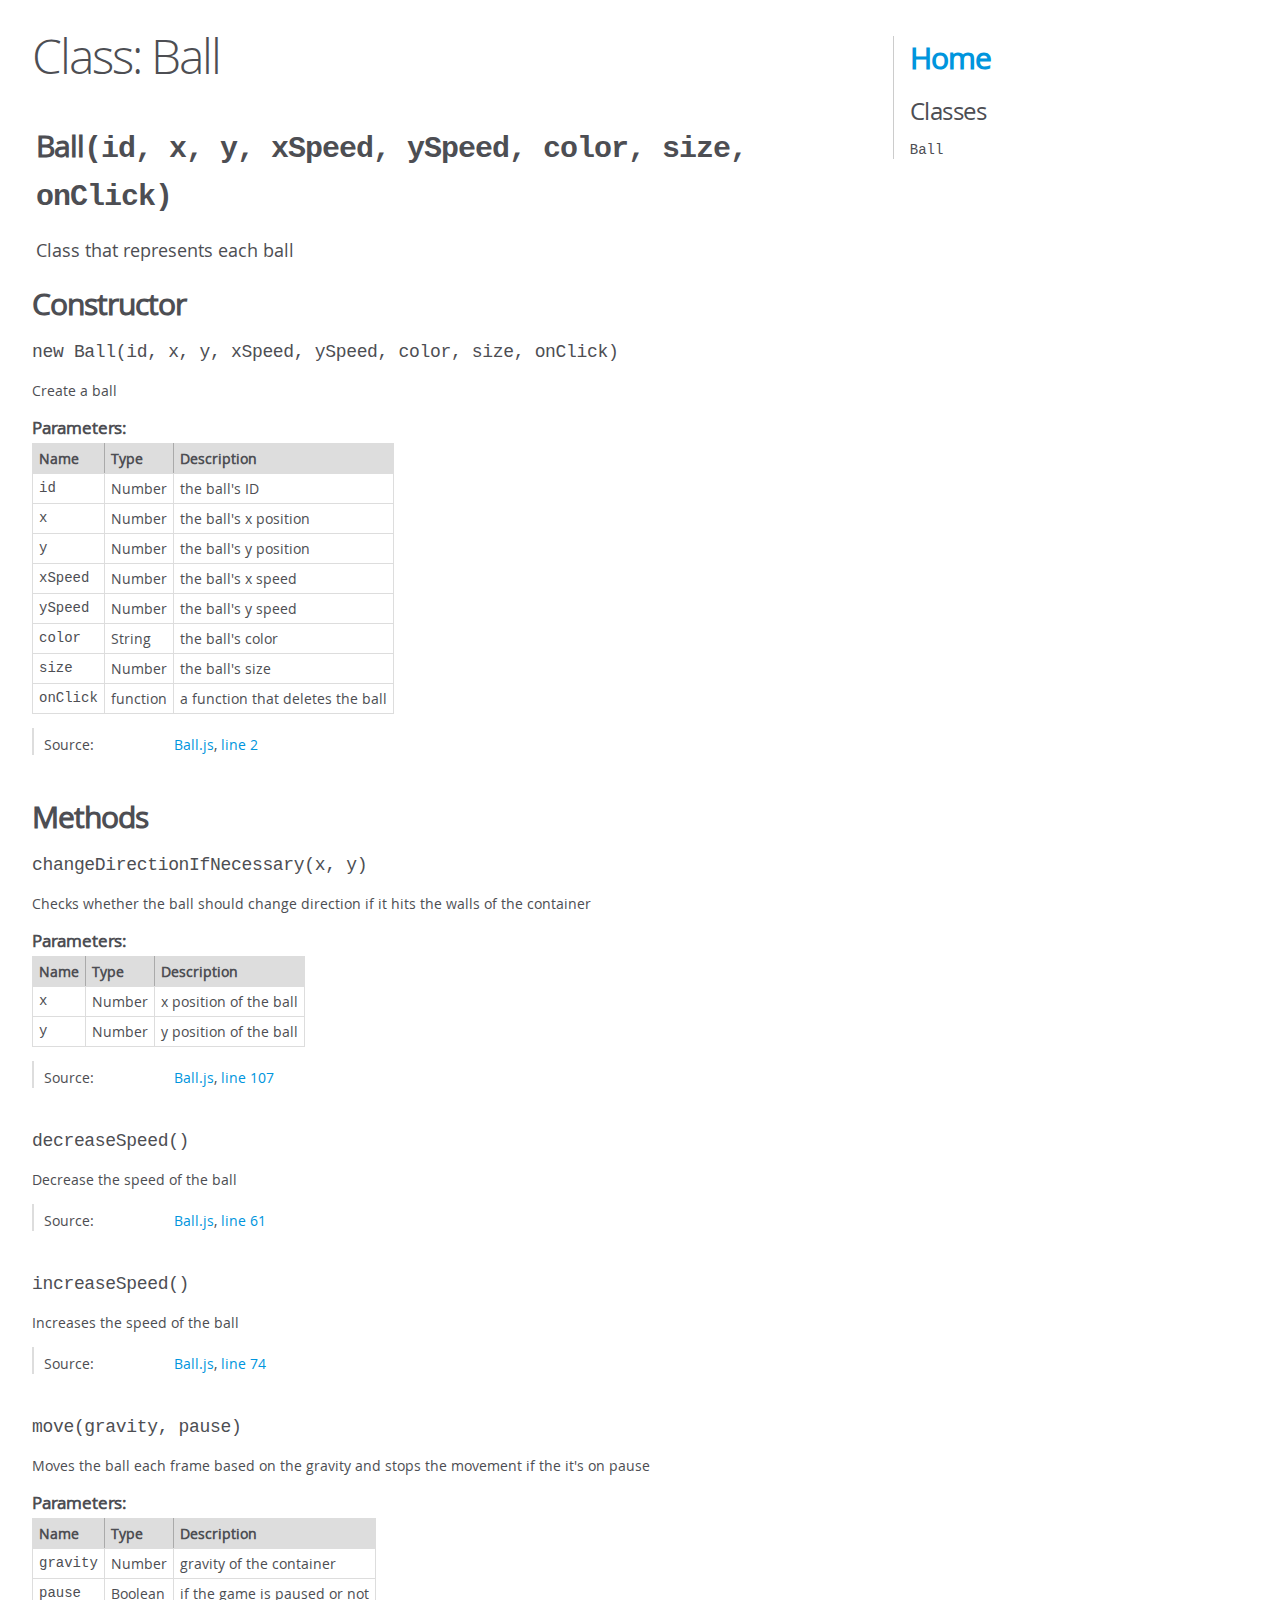
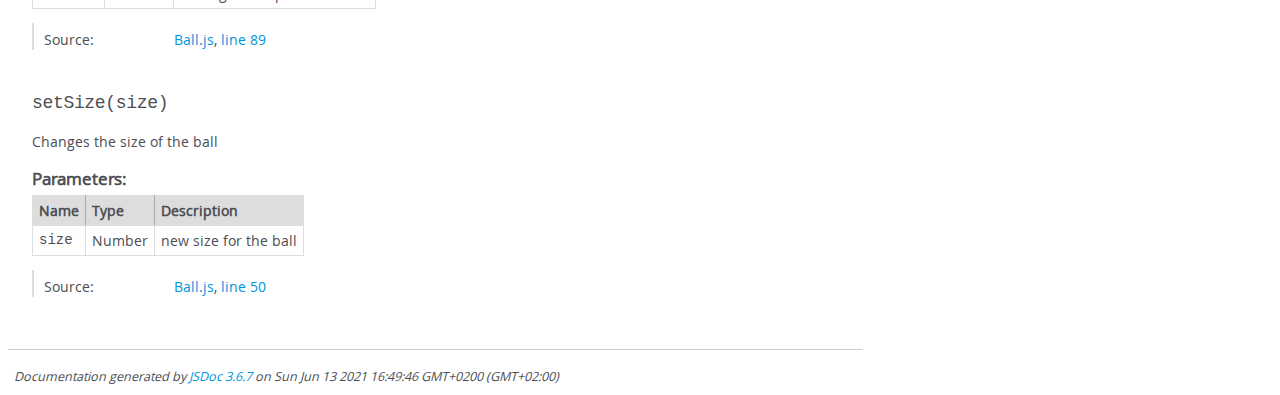
==== JSDoc/Ball.html @ 23f4b326 "added jsdoc files" ====
<!DOCTYPE html>
<html lang="en">
<head>
    <meta charset="utf-8">
    <title>JSDoc: Class: Ball</title>

    <script src="scripts/prettify/prettify.js"> </script>
    <script src="scripts/prettify/lang-css.js"> </script>
    <!--[if lt IE 9]>
      <script src="//html5shiv.googlecode.com/svn/trunk/html5.js"></script>
    <![endif]-->
    <link type="text/css" rel="stylesheet" href="styles/prettify-tomorrow.css">
    <link type="text/css" rel="stylesheet" href="styles/jsdoc-default.css">
</head>

<body>

<div id="main">

    <h1 class="page-title">Class: Ball</h1>

    




<section>

<header>
    
        <h2><span class="attribs"><span class="type-signature"></span></span>Ball<span class="signature">(id, x, y, xSpeed, ySpeed, color, size, onClick)</span><span class="type-signature"></span></h2>
        
            <div class="class-description">Class that represents each ball</div>
        
    
</header>

<article>
    <div class="container-overview">
    
        

    
    <h2>Constructor</h2>
    

    
    <h4 class="name" id="Ball"><span class="type-signature"></span>new Ball<span class="signature">(id, x, y, xSpeed, ySpeed, color, size, onClick)</span><span class="type-signature"></span></h4>
    

    



<div class="description">
    Create a ball
</div>









    <h5>Parameters:</h5>
    

<table class="params">
    <thead>
    <tr>
        
        <th>Name</th>
        

        <th>Type</th>

        

        

        <th class="last">Description</th>
    </tr>
    </thead>

    <tbody>
    

        <tr>
            
                <td class="name"><code>id</code></td>
            

            <td class="type">
            
                
<span class="param-type">Number</span>


            
            </td>

            

            

            <td class="description last">the ball's ID</td>
        </tr>

    

        <tr>
            
                <td class="name"><code>x</code></td>
            

            <td class="type">
            
                
<span class="param-type">Number</span>


            
            </td>

            

            

            <td class="description last">the ball's x position</td>
        </tr>

    

        <tr>
            
                <td class="name"><code>y</code></td>
            

            <td class="type">
            
                
<span class="param-type">Number</span>


            
            </td>

            

            

            <td class="description last">the ball's y position</td>
        </tr>

    

        <tr>
            
                <td class="name"><code>xSpeed</code></td>
            

            <td class="type">
            
                
<span class="param-type">Number</span>


            
            </td>

            

            

            <td class="description last">the ball's x speed</td>
        </tr>

    

        <tr>
            
                <td class="name"><code>ySpeed</code></td>
            

            <td class="type">
            
                
<span class="param-type">Number</span>


            
            </td>

            

            

            <td class="description last">the ball's y speed</td>
        </tr>

    

        <tr>
            
                <td class="name"><code>color</code></td>
            

            <td class="type">
            
                
<span class="param-type">String</span>


            
            </td>

            

            

            <td class="description last">the ball's color</td>
        </tr>

    

        <tr>
            
                <td class="name"><code>size</code></td>
            

            <td class="type">
            
                
<span class="param-type">Number</span>


            
            </td>

            

            

            <td class="description last">the ball's size</td>
        </tr>

    

        <tr>
            
                <td class="name"><code>onClick</code></td>
            

            <td class="type">
            
                
<span class="param-type">function</span>


            
            </td>

            

            

            <td class="description last">a function that deletes the ball</td>
        </tr>

    
    </tbody>
</table>






<dl class="details">

    

    

    

    

    

    

    

    

    

    

    

    

    
    <dt class="tag-source">Source:</dt>
    <dd class="tag-source"><ul class="dummy"><li>
        <a href="Ball.js.html">Ball.js</a>, <a href="Ball.js.html#line2">line 2</a>
    </li></ul></dd>
    

    

    

    
</dl>




















    
    </div>

    

    

    

    

    

    

    

    
        <h3 class="subsection-title">Methods</h3>

        
            

    

    
    <h4 class="name" id="changeDirectionIfNecessary"><span class="type-signature"></span>changeDirectionIfNecessary<span class="signature">(x, y)</span><span class="type-signature"></span></h4>
    

    



<div class="description">
    Checks whether the ball should change direction if it hits the walls of the container
</div>









    <h5>Parameters:</h5>
    

<table class="params">
    <thead>
    <tr>
        
        <th>Name</th>
        

        <th>Type</th>

        

        

        <th class="last">Description</th>
    </tr>
    </thead>

    <tbody>
    

        <tr>
            
                <td class="name"><code>x</code></td>
            

            <td class="type">
            
                
<span class="param-type">Number</span>


            
            </td>

            

            

            <td class="description last">x position of the ball</td>
        </tr>

    

        <tr>
            
                <td class="name"><code>y</code></td>
            

            <td class="type">
            
                
<span class="param-type">Number</span>


            
            </td>

            

            

            <td class="description last">y position of the ball</td>
        </tr>

    
    </tbody>
</table>






<dl class="details">

    

    

    

    

    

    

    

    

    

    

    

    

    
    <dt class="tag-source">Source:</dt>
    <dd class="tag-source"><ul class="dummy"><li>
        <a href="Ball.js.html">Ball.js</a>, <a href="Ball.js.html#line107">line 107</a>
    </li></ul></dd>
    

    

    

    
</dl>




















        
            

    

    
    <h4 class="name" id="decreaseSpeed"><span class="type-signature"></span>decreaseSpeed<span class="signature">()</span><span class="type-signature"></span></h4>
    

    



<div class="description">
    Decrease the speed of the ball
</div>













<dl class="details">

    

    

    

    

    

    

    

    

    

    

    

    

    
    <dt class="tag-source">Source:</dt>
    <dd class="tag-source"><ul class="dummy"><li>
        <a href="Ball.js.html">Ball.js</a>, <a href="Ball.js.html#line61">line 61</a>
    </li></ul></dd>
    

    

    

    
</dl>




















        
            

    

    
    <h4 class="name" id="increaseSpeed"><span class="type-signature"></span>increaseSpeed<span class="signature">()</span><span class="type-signature"></span></h4>
    

    



<div class="description">
    Increases the speed of the ball
</div>













<dl class="details">

    

    

    

    

    

    

    

    

    

    

    

    

    
    <dt class="tag-source">Source:</dt>
    <dd class="tag-source"><ul class="dummy"><li>
        <a href="Ball.js.html">Ball.js</a>, <a href="Ball.js.html#line74">line 74</a>
    </li></ul></dd>
    

    

    

    
</dl>




















        
            

    

    
    <h4 class="name" id="move"><span class="type-signature"></span>move<span class="signature">(gravity, pause)</span><span class="type-signature"></span></h4>
    

    



<div class="description">
    Moves the ball each frame based on the gravity and stops the movement if the it's on pause
</div>









    <h5>Parameters:</h5>
    

<table class="params">
    <thead>
    <tr>
        
        <th>Name</th>
        

        <th>Type</th>

        

        

        <th class="last">Description</th>
    </tr>
    </thead>

    <tbody>
    

        <tr>
            
                <td class="name"><code>gravity</code></td>
            

            <td class="type">
            
                
<span class="param-type">Number</span>


            
            </td>

            

            

            <td class="description last">gravity of the container</td>
        </tr>

    

        <tr>
            
                <td class="name"><code>pause</code></td>
            

            <td class="type">
            
                
<span class="param-type">Boolean</span>


            
            </td>

            

            

            <td class="description last">if the game is paused or not</td>
        </tr>

    
    </tbody>
</table>






<dl class="details">

    

    

    

    

    

    

    

    

    

    

    

    

    
    <dt class="tag-source">Source:</dt>
    <dd class="tag-source"><ul class="dummy"><li>
        <a href="Ball.js.html">Ball.js</a>, <a href="Ball.js.html#line89">line 89</a>
    </li></ul></dd>
    

    

    

    
</dl>




















        
            

    

    
    <h4 class="name" id="setSize"><span class="type-signature"></span>setSize<span class="signature">(size)</span><span class="type-signature"></span></h4>
    

    



<div class="description">
    Changes the size of the ball
</div>









    <h5>Parameters:</h5>
    

<table class="params">
    <thead>
    <tr>
        
        <th>Name</th>
        

        <th>Type</th>

        

        

        <th class="last">Description</th>
    </tr>
    </thead>

    <tbody>
    

        <tr>
            
                <td class="name"><code>size</code></td>
            

            <td class="type">
            
                
<span class="param-type">Number</span>


            
            </td>

            

            

            <td class="description last">new size for the ball</td>
        </tr>

    
    </tbody>
</table>






<dl class="details">

    

    

    

    

    

    

    

    

    

    

    

    

    
    <dt class="tag-source">Source:</dt>
    <dd class="tag-source"><ul class="dummy"><li>
        <a href="Ball.js.html">Ball.js</a>, <a href="Ball.js.html#line50">line 50</a>
    </li></ul></dd>
    

    

    

    
</dl>




















        
    

    

    
</article>

</section>




</div>

<nav>
    <h2><a href="index.html">Home</a></h2><h3>Classes</h3><ul><li><a href="Ball.html">Ball</a></li></ul>
</nav>

<br class="clear">

<footer>
    Documentation generated by <a href="https://github.com/jsdoc/jsdoc">JSDoc 3.6.7</a> on Sun Jun 13 2021 16:49:46 GMT+0200 (GMT+02:00)
</footer>

<script> prettyPrint(); </script>
<script src="scripts/linenumber.js"> </script>
</body>
</html>
---- JSDoc/styles/prettify-tomorrow.css ----
/* Tomorrow Theme */
/* Original theme - https://github.com/chriskempson/tomorrow-theme */
/* Pretty printing styles. Used with prettify.js. */
/* SPAN elements with the classes below are added by prettyprint. */
/* plain text */
.pln {
  color: #4d4d4c; }

@media screen {
  /* string content */
  .str {
    color: #718c00; }

  /* a keyword */
  .kwd {
    color: #8959a8; }

  /* a comment */
  .com {
    color: #8e908c; }

  /* a type name */
  .typ {
    color: #4271ae; }

  /* a literal value */
  .lit {
    color: #f5871f; }

  /* punctuation */
  .pun {
    color: #4d4d4c; }

  /* lisp open bracket */
  .opn {
    color: #4d4d4c; }

  /* lisp close bracket */
  .clo {
    color: #4d4d4c; }

  /* a markup tag name */
  .tag {
    color: #c82829; }

  /* a markup attribute name */
  .atn {
    color: #f5871f; }

  /* a markup attribute value */
  .atv {
    color: #3e999f; }

  /* a declaration */
  .dec {
    color: #f5871f; }

  /* a variable name */
  .var {
    color: #c82829; }

  /* a function name */
  .fun {
    color: #4271ae; } }
/* Use higher contrast and text-weight for printable form. */
@media print, projection {
  .str {
    color: #060; }

  .kwd {
    color: #006;
    font-weight: bold; }

  .com {
    color: #600;
    font-style: italic; }

  .typ {
    color: #404;
    font-weight: bold; }

  .lit {
    color: #044; }

  .pun, .opn, .clo {
    color: #440; }

  .tag {
    color: #006;
    font-weight: bold; }

  .atn {
    color: #404; }

  .atv {
    color: #060; } }
/* Style */
/*
pre.prettyprint {
  background: white;
  font-family: Consolas, Monaco, 'Andale Mono', monospace;
  font-size: 12px;
  line-height: 1.5;
  border: 1px solid #ccc;
  padding: 10px; }
*/

/* Specify class=linenums on a pre to get line numbering */
ol.linenums {
  margin-top: 0;
  margin-bottom: 0; }

/* IE indents via margin-left */
li.L0,
li.L1,
li.L2,
li.L3,
li.L4,
li.L5,
li.L6,
li.L7,
li.L8,
li.L9 {
  /* */ }

/* Alternate shading for lines */
li.L1,
li.L3,
li.L5,
li.L7,
li.L9 {
  /* */ }
---- JSDoc/styles/jsdoc-default.css ----
@font-face {
    font-family: 'Open Sans';
    font-weight: normal;
    font-style: normal;
    src: url('../fonts/OpenSans-Regular-webfont.eot');
    src:
        local('Open Sans'),
        local('OpenSans'),
        url('../fonts/OpenSans-Regular-webfont.eot?#iefix') format('embedded-opentype'),
        url('../fonts/OpenSans-Regular-webfont.woff') format('woff'),
        url('../fonts/OpenSans-Regular-webfont.svg#open_sansregular') format('svg');
}

@font-face {
    font-family: 'Open Sans Light';
    font-weight: normal;
    font-style: normal;
    src: url('../fonts/OpenSans-Light-webfont.eot');
    src:
        local('Open Sans Light'),
        local('OpenSans Light'),
        url('../fonts/OpenSans-Light-webfont.eot?#iefix') format('embedded-opentype'),
        url('../fonts/OpenSans-Light-webfont.woff') format('woff'),
        url('../fonts/OpenSans-Light-webfont.svg#open_sanslight') format('svg');
}

html
{
    overflow: auto;
    background-color: #fff;
    font-size: 14px;
}

body
{
    font-family: 'Open Sans', sans-serif;
    line-height: 1.5;
    color: #4d4e53;
    background-color: white;
}

a, a:visited, a:active {
    color: #0095dd;
    text-decoration: none;
}

a:hover {
    text-decoration: underline;
}

header
{
    display: block;
    padding: 0px 4px;
}

tt, code, kbd, samp {
    font-family: Consolas, Monaco, 'Andale Mono', monospace;
}

.class-description {
    font-size: 130%;
    line-height: 140%;
    margin-bottom: 1em;
    margin-top: 1em;
}

.class-description:empty {
    margin: 0;
}

#main {
    float: left;
    width: 70%;
}

article dl {
    margin-bottom: 40px;
}

article img {
  max-width: 100%;
}

section
{
    display: block;
    background-color: #fff;
    padding: 12px 24px;
    border-bottom: 1px solid #ccc;
    margin-right: 30px;
}

.variation {
    display: none;
}

.signature-attributes {
    font-size: 60%;
    color: #aaa;
    font-style: italic;
    font-weight: lighter;
}

nav
{
    display: block;
    float: right;
    margin-top: 28px;
    width: 30%;
    box-sizing: border-box;
    border-left: 1px solid #ccc;
    padding-left: 16px;
}

nav ul {
    font-family: 'Lucida Grande', 'Lucida Sans Unicode', arial, sans-serif;
    font-size: 100%;
    line-height: 17px;
    padding: 0;
    margin: 0;
    list-style-type: none;
}

nav ul a, nav ul a:visited, nav ul a:active {
    font-family: Consolas, Monaco, 'Andale Mono', monospace;
    line-height: 18px;
    color: #4D4E53;
}

nav h3 {
    margin-top: 12px;
}

nav li {
    margin-top: 6px;
}

footer {
    display: block;
    padding: 6px;
    margin-top: 12px;
    font-style: italic;
    font-size: 90%;
}

h1, h2, h3, h4 {
    font-weight: 200;
    margin: 0;
}

h1
{
    font-family: 'Open Sans Light', sans-serif;
    font-size: 48px;
    letter-spacing: -2px;
    margin: 12px 24px 20px;
}

h2, h3.subsection-title
{
    font-size: 30px;
    font-weight: 700;
    letter-spacing: -1px;
    margin-bottom: 12px;
}

h3
{
    font-size: 24px;
    letter-spacing: -0.5px;
    margin-bottom: 12px;
}

h4
{
    font-size: 18px;
    letter-spacing: -0.33px;
    margin-bottom: 12px;
    color: #4d4e53;
}

h5, .container-overview .subsection-title
{
    font-size: 120%;
    font-weight: bold;
    letter-spacing: -0.01em;
    margin: 8px 0 3px 0;
}

h6
{
    font-size: 100%;
    letter-spacing: -0.01em;
    margin: 6px 0 3px 0;
    font-style: italic;
}

table
{
    border-spacing: 0;
    border: 0;
    border-collapse: collapse;
}

td, th
{
    border: 1px solid #ddd;
    margin: 0px;
    text-align: left;
    vertical-align: top;
    padding: 4px 6px;
    display: table-cell;
}

thead tr
{
    background-color: #ddd;
    font-weight: bold;
}

th { border-right: 1px solid #aaa; }
tr > th:last-child { border-right: 1px solid #ddd; }

.ancestors, .attribs { color: #999; }
.ancestors a, .attribs a
{
    color: #999 !important;
    text-decoration: none;
}

.clear
{
    clear: both;
}

.important
{
    font-weight: bold;
    color: #950B02;
}

.yes-def {
    text-indent: -1000px;
}

.type-signature {
    color: #aaa;
}

.name, .signature {
    font-family: Consolas, Monaco, 'Andale Mono', monospace;
}

.details { margin-top: 14px; border-left: 2px solid #DDD; }
.details dt { width: 120px; float: left; padding-left: 10px;  padding-top: 6px; }
.details dd { margin-left: 70px; }
.details ul { margin: 0; }
.details ul { list-style-type: none; }
.details li { margin-left: 30px; padding-top: 6px; }
.details pre.prettyprint { margin: 0 }
.details .object-value { padding-top: 0; }

.description {
    margin-bottom: 1em;
    margin-top: 1em;
}

.code-caption
{
    font-style: italic;
    font-size: 107%;
    margin: 0;
}

.source
{
    border: 1px solid #ddd;
    width: 80%;
    overflow: auto;
}

.prettyprint.source {
    width: inherit;
}

.source code
{
    font-size: 100%;
    line-height: 18px;
    display: block;
    padding: 4px 12px;
    margin: 0;
    background-color: #fff;
    color: #4D4E53;
}

.prettyprint code span.line
{
  display: inline-block;
}

.prettyprint.linenums
{
  padding-left: 70px;
  -webkit-user-select: none;
  -moz-user-select: none;
  -ms-user-select: none;
  user-select: none;
}

.prettyprint.linenums ol
{
  padding-left: 0;
}

.prettyprint.linenums li
{
  border-left: 3px #ddd solid;
}

.prettyprint.linenums li.selected,
.prettyprint.linenums li.selected *
{
  background-color: lightyellow;
}

.prettyprint.linenums li *
{
  -webkit-user-select: text;
  -moz-user-select: text;
  -ms-user-select: text;
  user-select: text;
}

.params .name, .props .name, .name code {
    color: #4D4E53;
    font-family: Consolas, Monaco, 'Andale Mono', monospace;
    font-size: 100%;
}

.params td.description > p:first-child,
.props td.description > p:first-child
{
    margin-top: 0;
    padding-top: 0;
}

.params td.description > p:last-child,
.props td.description > p:last-child
{
    margin-bottom: 0;
    padding-bottom: 0;
}

.disabled {
    color: #454545;
}
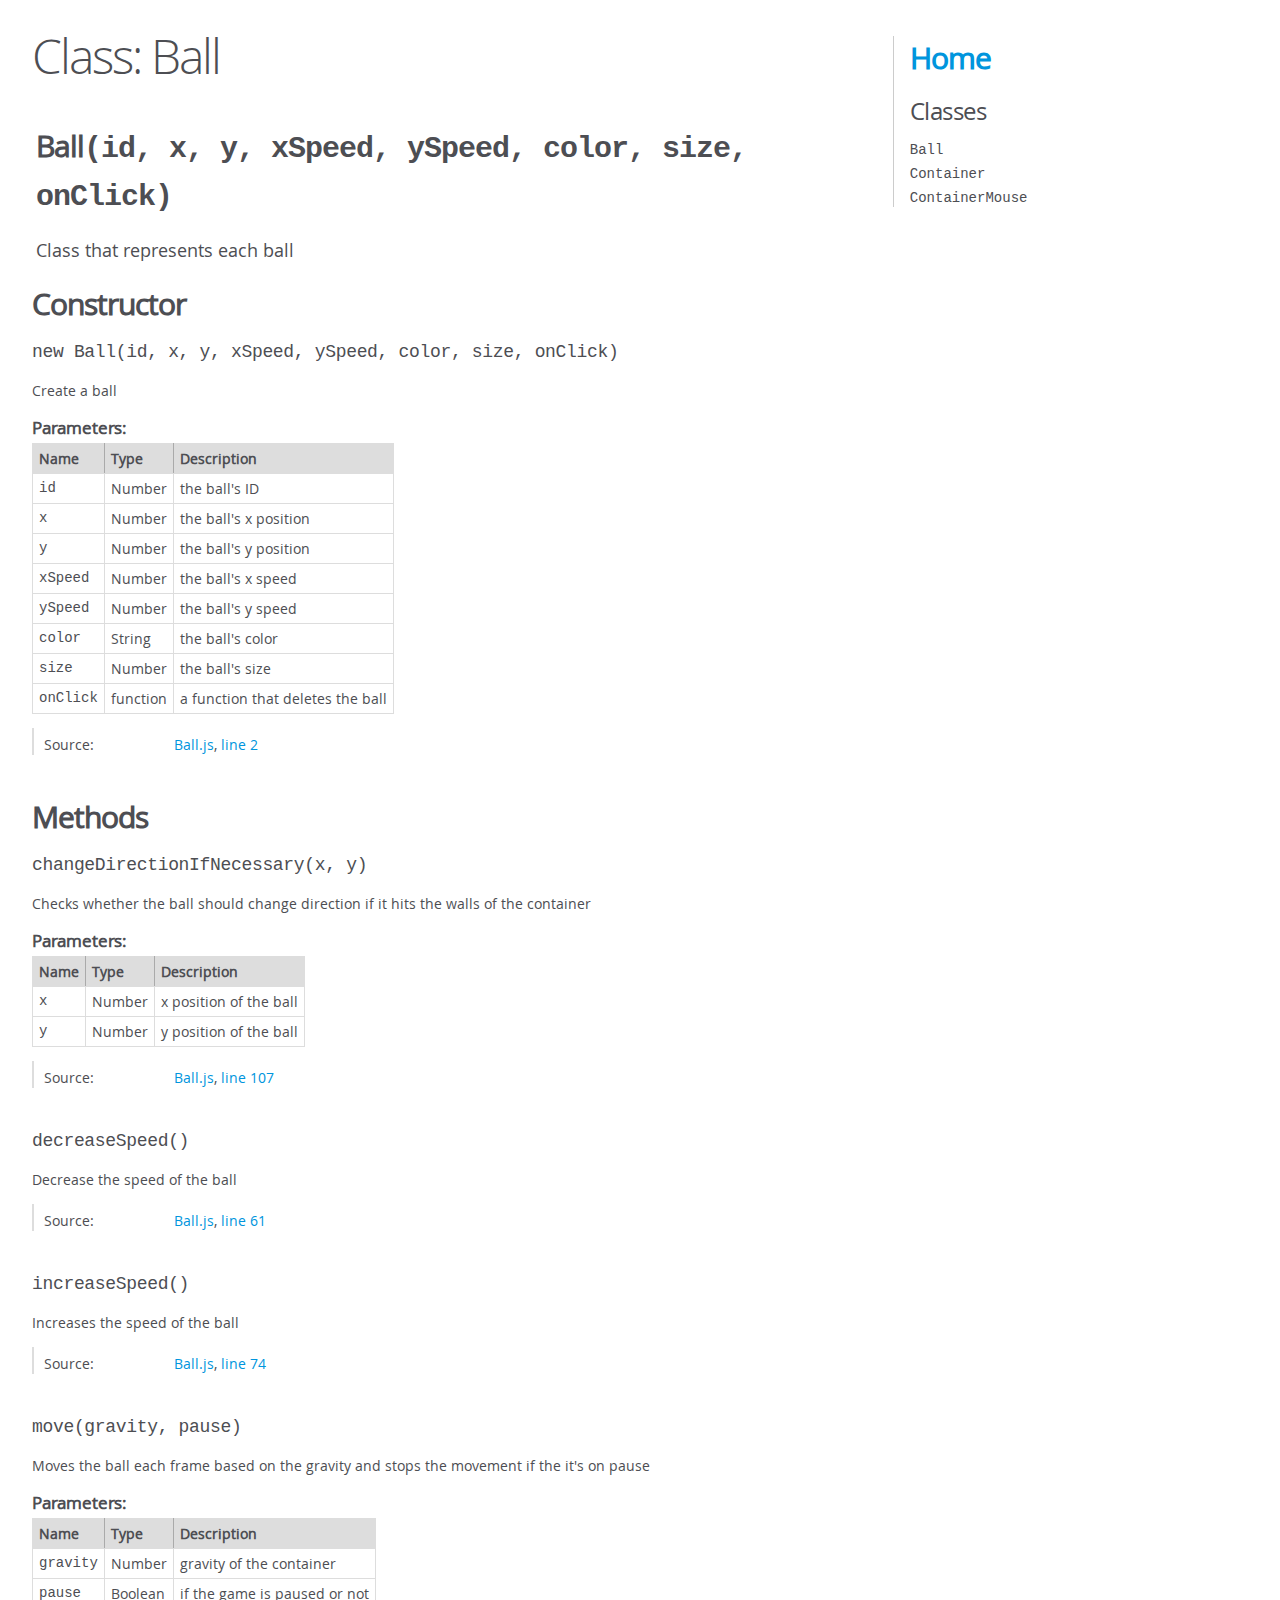
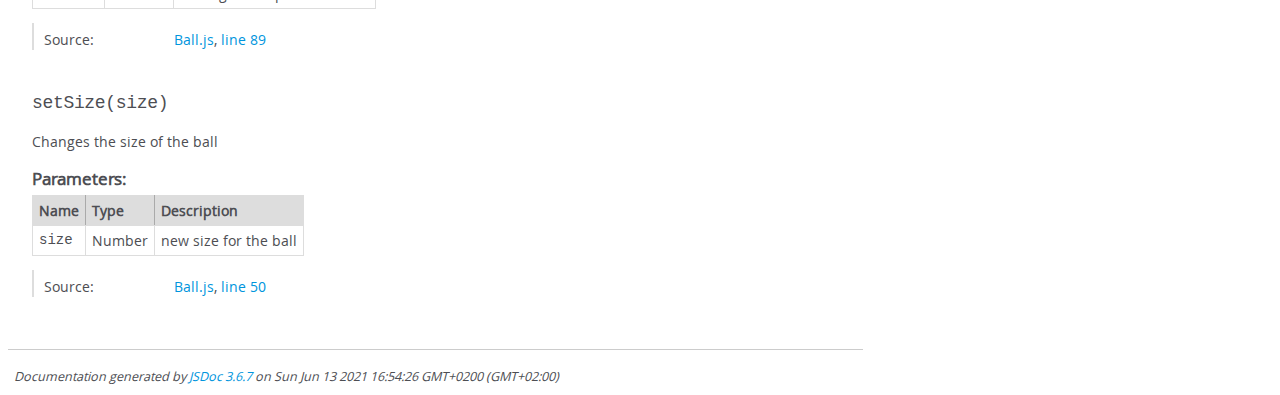
==== commit 02049dbc: "Changed jsdoc folder name and updated readme" ====
--- a/JSDoc/Ball.html
+++ b/JSDoc/Ball.html
@@ -1006,13 +1006,13 @@
 </div>
 
 <nav>
-    <h2><a href="index.html">Home</a></h2><h3>Classes</h3><ul><li><a href="Ball.html">Ball</a></li></ul>
+    <h2><a href="index.html">Home</a></h2><h3>Classes</h3><ul><li><a href="Ball.html">Ball</a></li><li><a href="Container.html">Container</a></li><li><a href="ContainerMouse.html">ContainerMouse</a></li></ul>
 </nav>
 
 <br class="clear">
 
 <footer>
-    Documentation generated by <a href="https://github.com/jsdoc/jsdoc">JSDoc 3.6.7</a> on Sun Jun 13 2021 16:49:46 GMT+0200 (GMT+02:00)
+    Documentation generated by <a href="https://github.com/jsdoc/jsdoc">JSDoc 3.6.7</a> on Sun Jun 13 2021 16:54:26 GMT+0200 (GMT+02:00)
 </footer>
 
 <script> prettyPrint(); </script>
